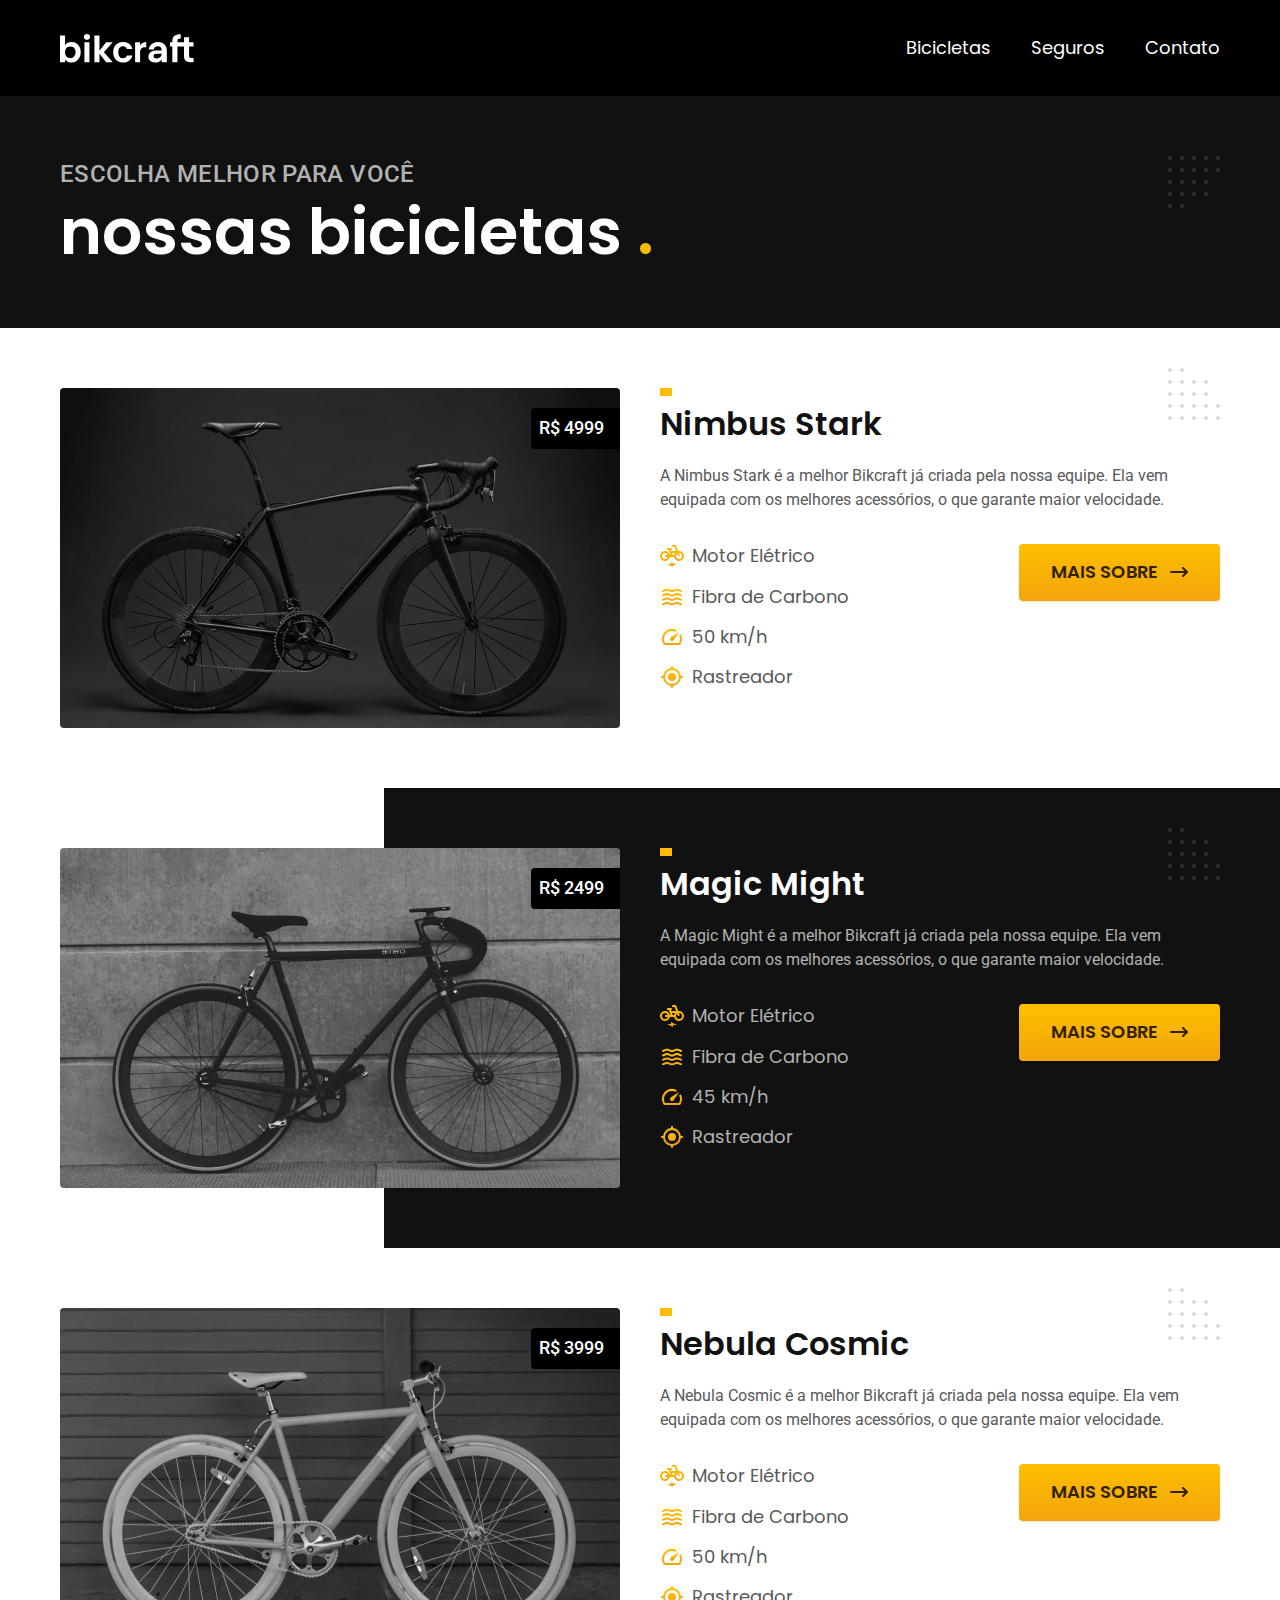
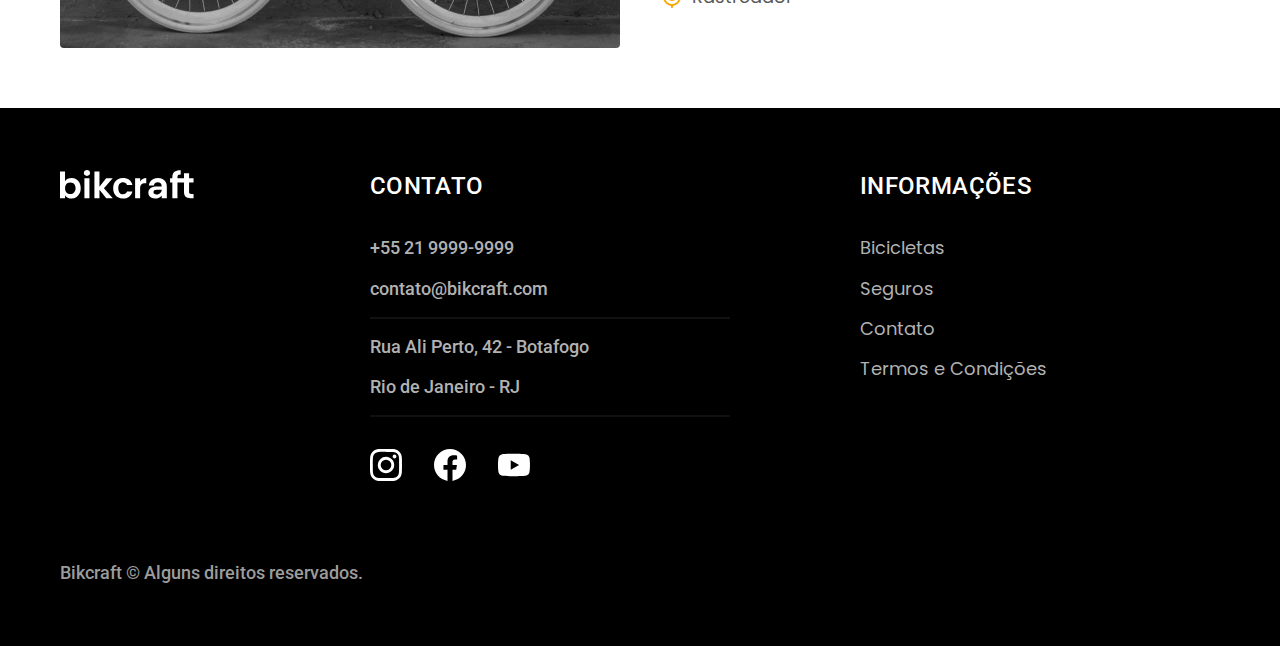
==== bicicletas.html @ 8ae7828a "bikcraft" ====
<!DOCTYPE html>
<html lang="pt-br">
  <head>
    <meta charset="UTF-8" />
    <meta name="viewport" content="width=device-width, initial-scale=1.0" />

    <title>Bicicletas | Bikcraft</title>
    <meta name="description" content="Bicicletas" />

    <link rel="preload" href="./css/style.css" as="style" />
    <link rel="stylesheet" href="./css/style.css" />
    <link rel="preconnect" href="https://fonts.googleapis.com" />
    <link rel="preconnect" href="https://fonts.gstatic.com" crossorigin />
    <link
      href="https://fonts.googleapis.com/css2?family=Merriweather:ital,wght@1,900&family=Poppins:wght@400;600&family=Roboto:wght@400;500&display=swap"
      rel="stylesheet"
    />
  </head>

  <body id="bicicletas">
    <header class="header-bg">
      <div class="header container">
        <a href="./">
          <img
            src="./img/bikcraft.svg"
            width="136"
            height="32"
            alt="Bikcraft"
          />
        </a>

        <nav aria-label="primaria">
          <ul class="header-menu font-1-m cor-0">
            <li><a href="./bicicletas.html">Bicicletas</a></li>
            <li><a href="./seguros.html">Seguros</a></li>
            <li><a href="./contato.html">Contato</a></li>
          </ul>
        </nav>
      </div>
    </header>

    <main>
      <div class="titulo-bg">
        <div class="titulo container">
          <p class="font-2-l-b cor-5">Escolha melhor para você</p>
          <h1 class="font-1-xxl cor-0">
            nossas bicicletas <span class="cor-p1">.</span>
          </h1>
        </div>
      </div>

      <div class="bicicletas container">
        <div class="bicicletas-imagem">
          <img
            src="./img/bicicletas/nimbus.jpg"
            width="1120"
            height="680"
            alt="Bicicleta preta"
          />
          <span class="font-2-m cor-0">R$ 4999 </span>
        </div>
        <div class="bicicletas-conteudo">
          <h2 class="font-1-xl">Nimbus Stark</h2>
          <p class="font-2-s cor-8">
            A Nimbus Stark é a melhor Bikcraft já criada pela nossa equipe. Ela
            vem equipada com os melhores acessórios, o que garante maior
            velocidade.
          </p>
          <ul class="font-1-m cor-8">
            <li>
              <img
                src="./img/icones/eletrica.svg"
                width="24"
                height="24"
                alt=""
              />
              Motor Elétrico
            </li>
            <li>
              <img
                src="./img/icones/carbono.svg"
                width="24"
                height="24"
                alt=""
              />
              Fibra de Carbono
            </li>
            <li>
              <img
                src="./img/icones/velocidade.svg"
                width="24"
                height="24"
                alt=""
              />
              50 km/h
            </li>
            <li>
              <img
                src="./img/icones/rastreador.svg"
                width="24"
                height="24"
                alt=""
              />
              Rastreador
            </li>
          </ul>
          <a class="botao seta" href="./bicicletas/nimbus.html">Mais Sobre</a>
        </div>
      </div>

      <div class="bicicletas-bg">
        <div class="bicicletas container">
          <div class="bicicletas-imagem">
            <img
              src="./img/bicicletas/magic.jpg"
              width="1120"
              height="680"
              alt="Bicicleta preta"
            />
            <span class="font-2-m cor-0">R$ 2499</span>
          </div>
          <div class="bicicletas-conteudo">
            <h2 class="font-1-xl cor-0">Magic Might</h2>
            <p class="font-2-s cor-5">
              A Magic Might é a melhor Bikcraft já criada pela nossa equipe. Ela
              vem equipada com os melhores acessórios, o que garante maior
              velocidade.
            </p>
            <ul class="font-1-m cor-5">
              <li>
                <img
                  src="./img/icones/eletrica.svg"
                  width="24"
                  height="24"
                  alt=""
                />
                Motor Elétrico
              </li>
              <li>
                <img
                  src="./img/icones/carbono.svg"
                  width="24"
                  height="24"
                  alt=""
                />
                Fibra de Carbono
              </li>
              <li>
                <img
                  src="./img/icones/velocidade.svg"
                  width="24"
                  height="24"
                  alt=""
                />
                45 km/h
              </li>
              <li>
                <img
                  src="./img/icones/rastreador.svg"
                  width="24"
                  height="24"
                  alt=""
                />
                Rastreador
              </li>
            </ul>
            <a class="botao seta" href="./bicicletas/magic.html">Mais Sobre</a>
          </div>
        </div>
      </div>

      <div class="bicicletas container">
        <div class="bicicletas-imagem">
          <img
            src="./img/bicicletas/nebula.jpg"
            width="1120"
            height="680"
            alt="Bicicleta preta"
          />
          <span class="font-2-m cor-0">R$ 3999</span>
        </div>
        <div class="bicicletas-conteudo">
          <h2 class="font-1-xl">Nebula Cosmic</h2>
          <p class="font-2-s cor-8">
            A Nebula Cosmic é a melhor Bikcraft já criada pela nossa equipe. Ela
            vem equipada com os melhores acessórios, o que garante maior
            velocidade.
          </p>
          <ul class="font-1-m cor-8">
            <li>
              <img
                src="./img/icones/eletrica.svg"
                width="24"
                height="24"
                alt=""
              />
              Motor Elétrico
            </li>
            <li>
              <img
                src="./img/icones/carbono.svg"
                width="24"
                height="24"
                alt=""
              />
              Fibra de Carbono
            </li>
            <li>
              <img
                src="./img/icones/velocidade.svg"
                width="24"
                height="24"
                alt=""
              />
              50 km/h
            </li>
            <li>
              <img
                src="./img/icones/rastreador.svg"
                width="24"
                height="24"
                alt=""
              />
              Rastreador
            </li>
          </ul>
          <a class="botao seta" href="./bicicletas/nebula.html">Mais Sobre</a>
        </div>
      </div>
    </main>

    <footer class="footer-bg">
      <div class="footer container">
        <img src="./img/bikcraft.svg" width="136" height="32" alt="Bikcraft" />
        <div class="footer-contato">
          <h3 class="font-2-l-b cor-0">Contato</h3>
          <ul class="font-2-m cor-5">
            <li><a href="tel..+552199999999">+55 21 9999-9999</a></li>
            <li>
              <a href="mailto:contato@bikcraft.com">contato@bikcraft.com</a>
            </li>
            <li>Rua Ali Perto, 42 - Botafogo</li>
            <li>Rio de Janeiro - RJ</li>
          </ul>
          <div class="footer-redes">
            <a href="./">
              <img
                src="./img/redes/instagram.svg"
                width="32"
                height="32"
                alt="Instagram"
              />
            </a>
            <a href="./">
              <img
                src="./img/redes/facebook.svg"
                width="32"
                height="32"
                alt="Facebook"
              />
            </a>
            <a href="./">
              <img
                src="./img/redes/youtube.svg"
                width="32"
                height="32"
                alt="Youtube"
              />
            </a>
          </div>
        </div>
        <div class="footer-informacoes">
          <h3 class="font-2-l-b cor-0">Informações</h3>
          <nav>
            <ul class="font-1-m cor-5">
              <li><a href="./bicicletas.html">Bicicletas</a></li>
              <li><a href="./seguros.html">Seguros</a></li>
              <li><a href="./contato.html">Contato</a></li>
              <li><a href="./termos.html">Termos e Condições</a></li>
            </ul>
          </nav>
        </div>
        <p class="footer-copy font-2-m cor-6">
          Bikcraft © Alguns direitos reservados.
        </p>
      </div>
    </footer>
  </body>
</html>
---- css/style.css ----
@import "./global/header.css";
@import "./utilidades/tipografia.css";
@import "./utilidades/cores.css";
@import ".//global/footer.css";
@import "./global/global.css";

/* Utilidades */
@import "./utilidades/componentes.css";
@import "./utilidades/formulario.css";

/* Home */
@import "./home/introducao.css";
@import "./home/tecnologia.css";
@import "./home/parceiros.css";
@import "./home/depoimento.css";

/* Bicicletas */
@import "./bicicletas/bicicletas-lista.css";
@import "./bicicletas/bicicletas.css";

/* Bicicleta */
@import "./bicicleta/bicicleta.css";
@import "./bicicleta/seguro.css";

/* Seguros*/
@import "seguros/seguros.css";
@import "seguros/vantagens.css";
@import "seguros/perguntas.css";

/*Contato*/
@import "contato/contato.css";
@import "contato/lojas.css";

/* Orçamento */
@import "orcamento/orcamento.css";

/* Termos*/
@import "termos/termos.css";
---- css/style.css ----
@import "./global/header.css";
@import "./utilidades/tipografia.css";
@import "./utilidades/cores.css";
@import ".//global/footer.css";
@import "./global/global.css";

/* Utilidades */
@import "./utilidades/componentes.css";
@import "./utilidades/formulario.css";

/* Home */
@import "./home/introducao.css";
@import "./home/tecnologia.css";
@import "./home/parceiros.css";
@import "./home/depoimento.css";

/* Bicicletas */
@import "./bicicletas/bicicletas-lista.css";
@import "./bicicletas/bicicletas.css";

/* Bicicleta */
@import "./bicicleta/bicicleta.css";
@import "./bicicleta/seguro.css";

/* Seguros*/
@import "seguros/seguros.css";
@import "seguros/vantagens.css";
@import "seguros/perguntas.css";

/*Contato*/
@import "contato/contato.css";
@import "contato/lojas.css";

/* Orçamento */
@import "orcamento/orcamento.css";

/* Termos*/
@import "termos/termos.css";
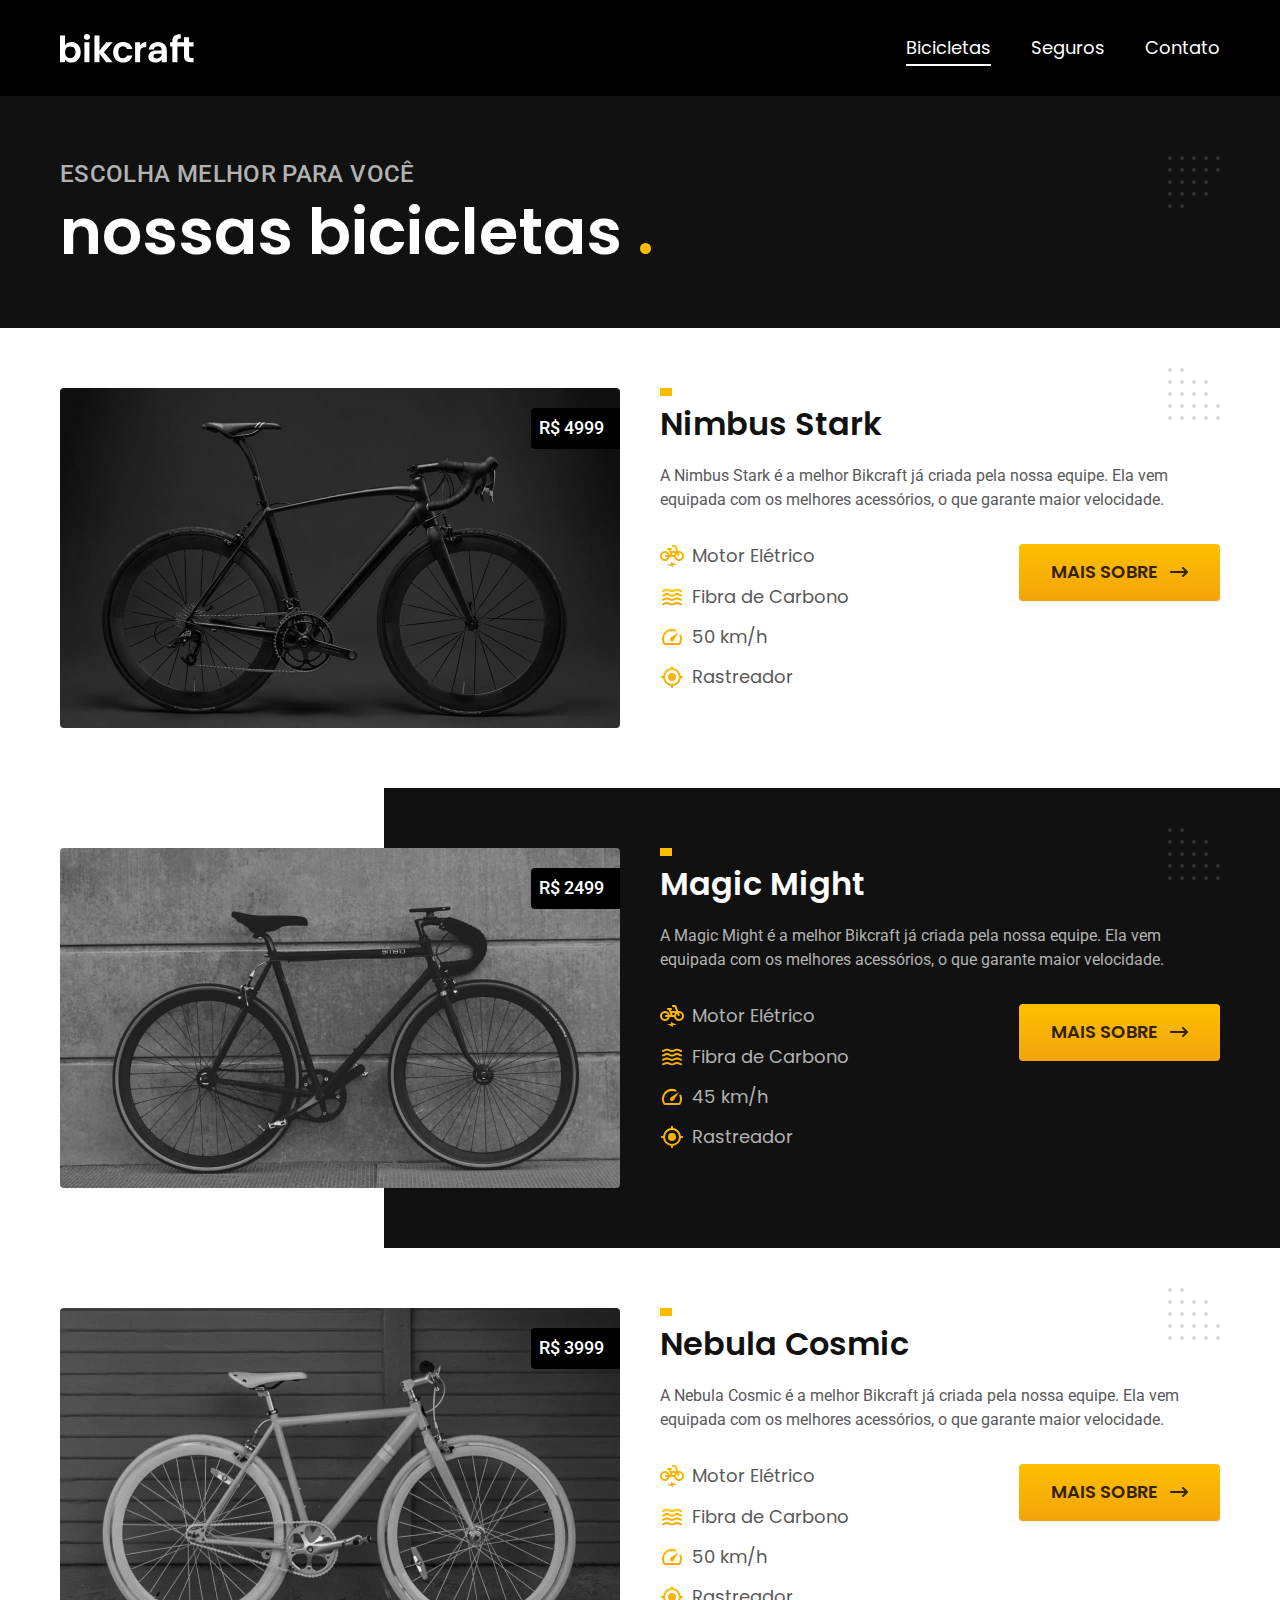
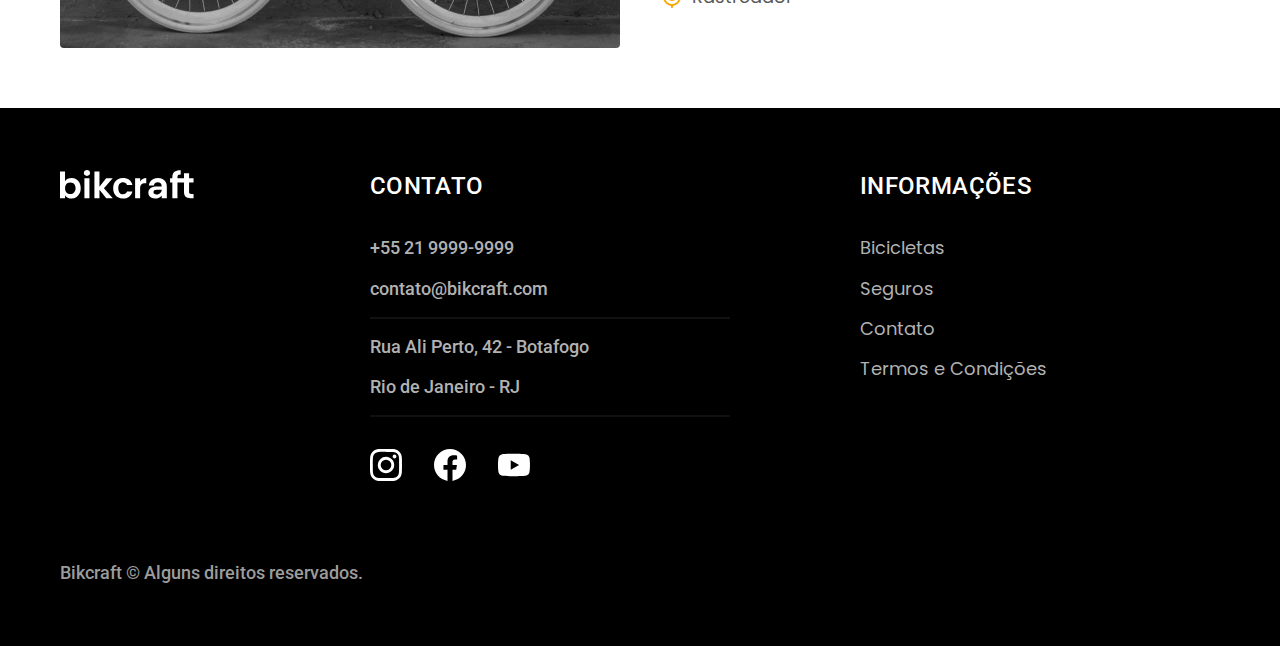
==== commit 884b02bf: "otimizacoes" ====
--- a/bicicletas.html
+++ b/bicicletas.html
@@ -3,18 +3,22 @@
   <head>
     <meta charset="UTF-8" />
     <meta name="viewport" content="width=device-width, initial-scale=1.0" />
+    <link rel="shortcut icon" href="img/sustentavel.png" />
 
     <title>Bicicletas | Bikcraft</title>
     <meta name="description" content="Bicicletas" />
 
-    <link rel="preload" href="./css/style.css" as="style" />
-    <link rel="stylesheet" href="./css/style.css" />
+    <link rel="preload" href="./css/style.min.css" as="style" />
+    <link rel="stylesheet" href="./css/style.min.css" />
     <link rel="preconnect" href="https://fonts.googleapis.com" />
     <link rel="preconnect" href="https://fonts.gstatic.com" crossorigin />
     <link
       href="https://fonts.googleapis.com/css2?family=Merriweather:ital,wght@1,900&family=Poppins:wght@400;600&family=Roboto:wght@400;500&display=swap"
       rel="stylesheet"
     />
+    <script>
+      document.documentElement.classList.add("js");
+    </script>
   </head>
 
   <body id="bicicletas">
@@ -285,5 +289,6 @@
         </p>
       </div>
     </footer>
+    <script src="./js/script.js"></script>
   </body>
 </html>
--- a/css/style.min.css
+++ b/css/style.min.css
@@ -0,0 +1 @@
+.header-bg{background-color:var(--cor-12)}.header{display:flex;flex-wrap:wrap;gap:20px;justify-content:space-between;align-items:center;padding-top:20px;padding-bottom:20px}.header-menu{display:flex;flex-wrap:wrap;gap:40px}.header-menu a{display:inline-block;padding:16px 0;position:relative}.header-menu a:after{content:"";display:block;height:2px;width:0;background:var(--cor-0);margin-top:4px;transition:.3s;position:absolute}.header-menu a.ativo::after,.header-menu a:hover::after{width:100%}@media (max-width:800px){.header-menu{gap:20px}.header-menu a{background:var(--cor-11);padding:12px 16px;border-radius:4px}.header-menu a:hover{background-color:var(--cor-10)}.header a:after{display:none}}@media (max-width:600px){.header-menu{gap:12px}.header-menu a{padding:8px 12px;font-size:14px}}.font-1-xs{font:400 0.75rem/1.35 Poppins,sans-serif}.font-2-xs{font:400 0.875rem/1.43 Roboto,sans-serif}.font-1-s{font:400 1rem/1.5 Poppins,sans-serif}.font-2-s{font:400 1rem/1.5 Roboto,sans-serif}.font-1-m,.font-1-m-b{font:400 1.125rem/1.35 Poppins,sans-serif}.font-1-m-b{font-weight:600}.font-2-m{font:500 1.125rem/1.35 Roboto,sans-serif}.font-1-l{font:400 1.5rem/1.5 Poppins,sans-serif}.font-2-l,.font-2-l-b{font:400 1.5rem/1.5 Roboto,sans-serif}.font-2-l-b{font-weight:500;letter-spacing:.015em;text-transform:uppercase}.font-1-xl{font:600 2rem/1.25 Poppins,sans-serif}.font-2-xl{font:500 2rem/1.25 Roboto,sans-serif}.font-1-xxl{font:600 4rem/1.125 Poppins,sans-serif}@media (max-width:1200px){.font-1-xxl{font-size:3rem}.font-2-l,.font-2-l-b{font-size:1.125rem}}@media (max-width:800px){.font-1-xxl{font-size:2rem}.font-1-xl,.font-2-xl{font-size:1.5rem}}:root{--cor-0:#ffffff;--cor-1:#f7f7f7;--cor-2:#ededed;--cor-3:#dedede;--cor-4:#cccccc;--cor-5:#b2b2b2;--cor-6:#9c9c9c;--cor-7:#717171;--cor-8:#595959;--cor-9:#404040;--cor-10:#2e2e2e;--cor-11:#111111;--cor-12:#000000;--cor-p1:#ffbb00;--cor-p2:#e4a30b;--cor-p3:#a66f00;--cor-p4:#664400;--cor-p5:#332200}.cor-0{color:var(--cor-0)}.cor-1{color:var(--cor-1)}.cor-2{color:var(--cor-2)}.cor-3{color:var(--cor-3)}.cor-4{color:var(--cor-4)}.cor-5{color:var(--cor-5)}.cor-6{color:var(--cor-6)}.cor-7{color:var(--cor-7)}.cor-8{color:var(--cor-8)}.cor-9{color:var(--cor-9)}.cor-10{color:var(--cor-10)}.cor-11{color:var(--cor-11)}.cor-12{color:var(--cor-12)}.cor-p1{color:var(--cor-p1)}.cor-p2{color:var(--cor-p2)}.cor-p3{color:var(--cor-p3)}.cor-p4{color:var(--cor-p4)}.cor-p5{color:var(--cor-p5)}.js .fadeInDown{transform:translate3d(0,-20px,0)}.js .fadeInUp{transform:translate3d(0,20px,0)}.js .fadeInRight{transform:translate3d(20px,0,0)}.js .fadeInLeft{transform:translate3d(-20px,0,0)}.js [data-anime]{opacity:0}.js .anime{opacity:1;transform:none;transition:transform .8s,opacity .8s}.footer-bg{background-color:var(--cor-12)}.footer{display:grid;grid-template-columns:3fr 5fr 4fr;gap:40px;padding-top:60px;padding-bottom:60px}.footer h3{margin-bottom:32px}.footer-contato ul{margin-bottom:32px}.footer-contato li:nth-child(2n):after{content:"";display:block;max-width:360px;height:2px;background:var(--cor-11);margin-top:16px}.footer li{margin-bottom:16px}.footer-redes{display:flex;gap:32px}.footer a:hover{color:var(--cor-0)}.footer-copy{grid-column:1/-1;margin-top:40px}@media (max-width:800px){.footer>img{display:none}.footer{grid-template-columns:1fr 1fr}}@media (max-width:600px){.footer{grid-template-columns:1fr;gap:60px}.footer-copy{margin-top:0}}body{margin:0;font-family:Arial,Helvetica,sans-serif;color:#111}blockquote,dd,h1,h2,h3,h4,p,ul{margin:0}ul{padding:0;list-style:none}a{text-decoration:none;color:inherit}img{max-width:100%;height:auto;display:block}img[src$=".jpg"]{border-radius:4px}.container{box-sizing:border-box;max-width:1200px;padding-left:20px;padding-right:20px;margin-left:auto;margin-right:auto}.botao{display:inline-block;padding:16px 32px;background:linear-gradient(#ffbf00,#f2a50c);border-radius:4px;box-shadow:0 1px 2px rgba(0,0,0,.1);text-transform:uppercase;color:var(--cor-p5);font:600 1.125rem/1.35 Poppins,sans-serif;max-width:max-content;border:none;cursor:pointer}.botao:hover{background:linear-gradient(#ffb60d,#e59317)}.botao.secundario{background:var(--cor-10);color:var(--cor-2)}.botao.secundario:hover{background:var(--cor-9)}.botao.seta{display:flex;align-items:center}.botao.seta::after{content:"";display:inline-block;width:18px;height:10px;margin-left:12px;background:url(../img/icones/seta.svg);transition:transform .2s}.botao.seta:hover::after{transform:translateX(4px)}@media (max-width:600px){.botao{padding:12px 16px;font-size:1rem}}.link{display:inline-block;color:var(--cor-p1);font:500 1.5rem/1.5 Poppins,sans-serif;text-transform:uppercase}.link::after{content:"";display:block;width:100%;height:4px;background-color:currentColor}.link:hover{color:var(--cor-0)}.titulo-bg{padding-top:60px;padding-bottom:60px;background-color:var(--cor-11)}.titulo{background:url("../img/dec/bottom-right.svg") no-repeat top right 20px}.titulo p{margin-bottom:4px}@media (max-width:800px){.titulo-bg{padding-top:40px;padding-bottom:40px}.titulo p{font-size:1rem;text-transform:lowercase;font-weight:400}}.form{display:grid;grid-template-columns:1fr 1fr;gap:20px}.form label{display:block;font:600 1rem/1.5 Poppins,sans-serif;margin-bottom:4px}.form .col-2{grid-column:span 2}.form input[type=email],.form input[type=text],.form textarea{font:400 1rem/1.5 Roboto,sans-serif;background:var(--cor-1);border:1px solid var(--cor-2);padding:12px;border-radius:4px;width:100%;box-sizing:border-box}.form input[type=email]:focus,.form input[type=text]:focus,.form textarea:focus{outline:0;border-color:var(--cor-p1);background:var(--cor-0);box-shadow:0 0 0 2px #fea}@media (max-width:600px){.form{grid-template-columns:1fr}.form .col-2{grid-column:1}}.introducao-bg{background:var(--cor-12) url("../img/dec/bottom-left.svg") no-repeat bottom 160px left 20px;box-shadow:inset 0 -120px var(--cor-0)}.introducao{display:grid;grid-template-columns:1fr 1fr;gap:0 40px}.introducao-conteudo{align-self:end;padding-bottom:200px}.introducao img{width:100%;height:100%;object-fit:cover;border-radius:4px}.introducao h1{margin-bottom:32px}.introducao p{margin-bottom:20px}@media (max-width:800px){.introducao-bg{background:var(--cor-11);padding-top:40px;box-shadow:inset 0 -60px #fff}.introducao{grid-template-columns:1fr;gap:32px}.introducao-conteudo{padding-bottom:0}.introducao h1{margin-bottom:16px}.introducao img{height:300px;width:100%}}.tecnologia-bg{background-color:var(--cor-11);box-shadow:inset 0 80px var(--cor-0),inset 0 -80px var(--cor-0)}.tecnologia{display:grid;grid-template-columns:1fr 1fr;gap:40px}.tecnologia-imagem img{width:100%;height:100%;object-fit:cover;object-position:left}.tecnologia-conteudo{padding-top:160px;padding-bottom:160px}.tecnologia-conteudo>span{display:block;margin-bottom:20px}.tecnologia-conteudo h2{margin-bottom:32px}.tecnologia-conteudo>p{margin-bottom:20px}.tecnologia a{margin-bottom:80px}.tecnologia-vantagens{display:flex;gap:40px}.tecnologia-vantagens h3{margin-bottom:8px;width:max-content}.tecnologia-vantagens img{width:24px;margin-bottom:8px}@media (max-width:800px){.tecnologia-bg{box-shadow:initial}.tecnologia{grid-template-columns:1fr}.tecnologia-conteudo{padding-top:60px;padding-bottom:60px}.tecnologia-imagem{display:none}.tecnologia a{margin-bottom:60px}}@media (max-width:600px){.tecnologia-vantagens{flex-direction:column}}.parceiros{padding-top:60px;padding-bottom:120px}.parceiros h2{margin-bottom:60px}.parceiros ul{padding:0 20px;max-width:1400px;display:grid;grid-template-columns:repeat(4,1fr);margin:0 auto}.parceiros li{display:flex;padding:32px;border-left:2px solid var(--cor-2)}.parceiros img{margin:auto}.parceiros li:first-child,.parceiros li:nth-child(5){border-left:none}.parceiros li:nth-child(n+5){border-top:2px solid var(--cor-2)}@media (max-width:800px){.parceiros{padding-bottom:60px}.parceiros li{padding:20px}.parceiros h2{margin-bottom:20px}.parceiros ul{grid-template-columns:repeat(2,1fr)}.parceiros li:nth-child(n+3){border-top:2px solid var(--cor-2)}.parceiros li:nth-child(odd){border-left:none}}.depoimento{display:grid;grid-template-columns:1fr 1fr;background-color:var(--cor-p1);overflow:hidden}.depoimento img{width:100%;height:100%;object-fit:cover;border-radius:0}.depoimento-conteudo{padding:40px 40px 80px 80px;align-self:end;background:url("../img/dec/bottom-right-p.svg") no-repeat bottom 40px right 40px}.depoimento-conteudo p{max-width:32ch;font-family:Merriweather,serif;font-style:italic;font-weight:900;margin-bottom:32px;position:relative}.depoimento p::after,.depoimento p::before{font-size:5rem;color:var(--cor-p2);position:absolute}.depoimento p::before{content:"“";left:-50px;top:-20px}.depoimento p::after{content:"”"}@media (min-width:1200px){.depoimento img{max-height:520px}}@media (max-width:800px){.depoimento{grid-template-columns:1fr;text-align:center}.depoimento img{max-height:200px}.depoimento-conteudo{padding:40px 20px;justify-self:center}}.bicicletas-lista{padding-top:60px;padding-bottom:120px}.bicicletas-lista h2{margin-bottom:40px}.bicicletas-lista ul{display:flex;gap:40px;padding:0 20px 20px 20px;max-width:1400px;margin-left:auto;margin-right:auto;overflow-x:auto}#bicicleta .bicicletas-lista ul{padding:0 0 20px 0}.bicicletas-lista li{flex:1;min-width:280px}.bicicletas-lista a{display:block}.bicicletas-lista img{margin-bottom:16px}.bicicletas-lista h3{margin-bottom:8px;display:flex;align-items:center}.bicicletas-lista h3::before{content:"";display:inline-block;height:8px;width:12px;margin-right:8px;background-color:var(--cor-p1);transition:width .2s}.bicicletas-lista a:hover h3::before{width:24px}.bicicletas-lista li span{padding-left:20px}@media (max-width:800px){.bicicletas-lista{padding-bottom:60px}.bicicletas-lista ul{gap:20px}}.bicicletas-bg{background:linear-gradient(to right,var(--cor-0) 30%,var(--cor-11) 0)}.bicicletas{display:grid;grid-template-columns:1fr 1fr;gap:40px;padding-top:60px;padding-bottom:60px;background:url("../img/dec/top-right.svg") no-repeat top 40px right 20px}.bicicletas-imagem{display:grid}.bicicletas-imagem img{grid-area:1/1}.bicicletas-imagem span{grid-area:1/1;place-self:start end;margin-top:20px;background:var(--cor-12);display:inline-block;padding:8px 16px 8px 8px;border-radius:4px 0 0 4px}.bicicletas-conteudo{display:grid;grid-template-columns:1fr auto;align-content:start}.bicicletas h2,.bicicletas p{grid-column:1/-1}.bicicletas h2{margin-bottom:20px}.bicicletas h2::before{content:"";display:block;width:12px;height:8px;background-color:var(--cor-p1);margin-bottom:8px}.bicicletas p{margin-bottom:32px}.bicicletas a{place-self:end}.bicicletas li{display:flex;align-items:center}.bicicletas ul{display:grid;gap:16px}.bicicletas-conteudo img{width:24px;margin-right:8px}@media (max-width:800px){.bicicletas-bg{background:var(--cor-11)}.bicicletas{grid-template-columns:1fr;gap:20px;padding-top:40px;padding-bottom:40px}}@media (max-width:600px){.bicicletas-conteudo{grid-template-columns:1fr}.bicicletas ul{font-size:1rem;grid-template-columns:1fr 1fr;margin-bottom:32px}}.bicicletas a{place-self:start}.bicicleta{display:grid;grid-template-columns:1fr 1fr;align-items:start;gap:40px;padding-top:60px;padding-bottom:60px}#bicicleta .titulo p{text-transform:uppercase}.bicicleta-imagens{display:flex;flex-wrap:wrap;gap:20px}.bicicleta-imagens img{flex:1;min-width:200px}.bicicleta-imagens img:first-child{min-width:100%}.bicicleta-conteudo>p{margin-bottom:32px}.bicicleta-comprar{display:grid;grid-template-columns:max-content auto;align-items:center;justify-items:start;gap:8px 12px;margin-bottom:40px}.bicicleta-comprar{grid-row:span 2}.bicicleta-comprar span{display:flex;align-items:center;background-color:var(--cor-12);gap:8px;padding:4px 8px;border-radius:4px}.bicicleta-conteudo h2{text-transform:uppercase;letter-spacing:.015em;margin-bottom:12px}.bicicleta-ficha,.bicicleta-informacoes{padding:32px;background-color:var(--cor-12);border-radius:4px}.bicicleta-informacoes{margin-bottom:40px;display:grid;grid-template-columns:1fr 1fr;gap:32}.bicicleta-informacoes img{width:24px;margin-bottom:8px}.bicicleta-informacoes h3{margin-bottom:8px}.bicicleta-ficha li{padding:4px 0;display:flex;justify-content:space-between;border-bottom:1px solid var(--cor-11)}.bicicleta-ficha li:last-child{border-bottom:none}.bicicleta-ficha span{color:var(--cor-6)}@media (max-width:800px){.bicicleta{grid-template-columns:1fr;padding-top:40px;padding-bottom:40px}.bicicleta-imagens{grid-row:2}}@media (max-width:400px){.bicicleta-informacoes{grid-template-columns:1fr}.bicicleta-comprar{grid-template-columns:1fr}}.seguro-bg{background-color:var(--cor-11);box-shadow:inset 0 120px var(--cor-0),inset 0 -120px var(--cor-12)}.seguro{display:grid;grid-template-columns:1fr 1fr;gap:40px}.seguro-imagem img{width:100%;height:100%;object-fit:cover}.seguro-conteudo{padding-top:180px;padding-bottom:180px}.seguro h2{margin-bottom:32px}.seguro p{margin-bottom:20px}@media (max-width:800px){.seguro-bg{box-shadow:inset 0 -60px var(--cor-12)}.seguro{grid-template-columns:1fr}.seguro-conteudo{grid-row:1;padding-top:40px;padding-bottom:0}}.seguros-bg{background:var(--cor-11)}.seguros{padding-top:60px;padding-bottom:60px;display:grid;grid-template-columns:1fr 1fr;gap:40px;align-items:center}#seguros .seguros{padding-top:0}.seguros h2{grid-column:1/-1}.seguros-item{background-color:var(--cor-12);padding:32px 32px 32px 60px;display:grid;grid-template-columns:1fr auto;border-radius:4px}.seguros-item h3{margin-bottom:40px}.seguros-item span{grid-column:2;display:block;text-align:right}.seguros-item ul{grid-column:1/-1;margin-bottom:32px}.seguros-item li{display:flex;align-items:center;position:relative}.seguros-item li+li{margin-top:20px}.seguros-item li::before{content:"";display:inline-block;width:13px;height:9px;background-image:url("../img/icones/lista.svg");position:absolute;left:-21px}.seguros-item a{grid-column:1/-1}@media (max-width:800px){.seguros{grid-template-columns:1fr}}.vantagens-bg{background-color:var(--cor-12)}.vantagens{padding-top:120px;padding-bottom:120px}.vantagens h2{margin-bottom:60px}.vantagens ul{display:grid;grid-template-columns:repeat(auto-fit,minmax(280px,max-content));gap:40px 80px}.vantagens h3,.vantagens img{margin-bottom:8px}@media (max-width:800px){.vantagens{padding-top:60px;padding-bottom:60px}.vantagens h2{margin-bottom:40px}.vantagens ul{gap:20px}}.perguntas{padding-top:120px;padding-bottom:120px}.perguntas h2{margin-bottom:60px}.perguntas dl>div{padding:20px;border-radius:4px}.perguntas dl>div:nth-child(odd){background-color:var(--cor-1)}.perguntas button{display:grid;grid-template-columns:auto 1fr auto;align-items:center;gap:8px;cursor:pointer;border:none;background:0 0;width:100%;text-align:left}.perguntas button::before{content:"";display:inline-block;width:12px;height:8px;background-color:var(--cor-p1)}.perguntas button::after{content:"";display:inline-block;width:14px;height:6px;background:url("../img/icones/seta-abrir.svg");transition:.3s}.perguntas button:hover::after,.perguntas button[aria-expanded=true]::after{transform:rotate(180deg)}.js .perguntas dd{display:none}.js .perguntas dd.ativa{display:block}.perguntas dd{padding-left:20px;padding-top:16px;max-width:80ch}@media (max-width:800px){.perguntas{padding-top:60px;padding-bottom:60px}.perguntas h2{margin-bottom:40px}}#contato{background:linear-gradient(var(--cor-11) 600px,var(--cor-1) 0)}.contato{display:grid;grid-template-columns:5fr 7fr}.contato-dados,.contato-formulario{padding:60px;box-shadow:0 1px 2px rgba(0,0,0,.1)}.contato-dados{border-radius:5px 0 0 5px;background:var(--cor-12) url("../img/dec/bottom-left.svg") no-repeat bottom 20px left 20px}.contato-formulario{border-radius:0 5px 5px 0;background:var(--cor-0) url("../img/dec/bottom-right.svg") no-repeat bottom 20px right 20px}.contato-dados h2{margin-bottom:60px}.contato-endereco{margin-bottom:32px;padding-left:28px;background:url(../img/icones/local.svg) no-repeat 0 2px}.contato-endereco p{margin-bottom:8px}.contato-meios a{display:block;max-width:max-content;margin-bottom:8px;padding-left:28px}.contato-meios a:hover{color:var(--cor-0)}.contato-meios a:first-child{background:url(../img/icones/email.svg) no-repeat 0 2px}.contato-meios a:nth-child(2){margin-bottom:32px}.contato-meios a:nth-child(3){background:url(../img/icones/telefone.svg) no-repeat 0 2px;margin-bottom:60px}.contato-redes{display:flex;gap:32px;padding-left:28px}@media (max-width:800px){.contato{grid-template-columns:1fr}.contato-dados,.contato-formulario{padding:20px}.contato-dados{border-radius:5px 5px 0 0;background:var(--cor-12)}.contato-formulario{border-radius:0 0 5px 5px}.contato-dados h2,.contato-meios a:nth-child(3){margin-bottom:32px}.contato-redes{margin-bottom:12px}}.lojas{display:grid;grid-template-columns:1fr 1fr;gap:0 40px;padding-top:120px;padding-bottom:120px}.lojas h2{grid-column:1/-1;margin-bottom:60px}.lojas img{border-radius:4px 4px 0 0}.lojas-item{border-radius:4px;background:var(--cor-0);box-shadow:0 1px 2px rgba(0,0,0,.1)}.lojas-conteudo{display:grid;grid-template-columns:1fr 1fr;gap:32px 16px;padding:32px}.lojas-conteudo h3,.lojas-tempo{grid-column:1/-1}.lojas-dados{display:grid;gap:8px;border-left:2px solid var(--cor-2);padding-left:12px}.lojas-tempo{display:flex;align-items:center;gap:8px}@media (max-width:800px){.lojas{gap:20px;padding-top:60px;padding-bottom:60px}.lojas h2{margin-bottom:32px}.lojas-conteudo{grid-template-columns:1fr}}@media (max-width:600px){.lojas{grid-template-columns:1fr}}#orcamento{background:linear-gradient(var(--cor-11) 600px,var(--cor-1) 0)}.orcamento{display:grid;grid-template-columns:5fr 7fr;padding-bottom:120px}.orcamento h2{text-transform:uppercase;position:relative;display:flex;align-items:center}.orcamento h2::before{content:"";display:inline-block;width:4px;height:8px;background-color:var(--cor-p1);position:absolute;left:-12px}.orcamento-dados,.orcamento-produto{padding:60px;box-shadow:0 1px 2px rgba(0,0,0,.1)}.orcamento-produto{border-radius:5px 0 0 5px;background:var(--cor-12) url("../img/dec/bottom-left.svg") no-repeat bottom 20px left 20px;display:grid;grid-template-columns:1fr 1fr;gap:20px;align-content:start}.orcamento-produto>*{grid-column:1/-1}.orcamento-produto>label{grid-column:initial}.orcamento-produto label{font:400 1rem/1.5 Poppins,sans-serif;color:var(--cor-4);background-color:var(--cor-10);padding:12px 16px;border-radius:4px;cursor:pointer;display:grid;grid-template-columns:auto 1fr auto;align-items:center;border:1px solid var(--cor-10)}.orcamento-produto input:checked+label{background:var(--cor-0);color:var(--cor-11)}.orcamento-produto label::before{content:"";display:inline-block;box-sizing:border-box;width:12px;height:12px;border:1px solid var(--cor-6);border-radius:50%;margin-right:8px}.orcamento-produto input:checked+label::before{border-color:var(--cor-7);box-shadow:inset 0 0 0 3px var(--cor-0),inset 0 0 0 6px var(--cor-7)}.orcamento-produto label:hover{background-color:var(--cor-9);border-color:var(--cor-9)}.orcamento-produto input:focus+label{box-shadow:0 0 0 2px var(--cor-p1);border-color:var(--cor-12)}.orcamento-produto label span{display:none}.orcamento-produto input:checked+label span{display:inline-block}.orcamento-produto input{opacity:0;position:absolute;pointer-events:none}.orcamento-dados{border-radius:0 5px 5px 0;background:var(--cor-0) url("../img/dec/bottom-right.svg") no-repeat bottom 20px right 20px}.orcamento-conteudo{display:none}.orcamento-conteudo h2,.orcamento-dados h2:nth-of-type(n+2){margin-top:20px}#bikcraft:checked~#orcamento-bikcraft,#seguro:checked~#orcamento-seguro{display:grid;gap:20px}.orcamento-detalhes{display:none;background:var(--cor-0);padding:20px;grid-template-columns:1fr 1fr;border-radius:4px;align-items:center}.orcamento-detalhes li{display:flex;align-items:center;margin-bottom:8px}.orcamento-detalhes li img{width:16px;margin-right:8px}.orcamento-produto input:checked+label+.orcamento-detalhes{display:grid}@media (max-width:1200px){.orcamento-dados,.orcamento-produto{padding:32px}}@media (max-width:800px){.orcamento{grid-template-columns:1fr}.orcamento-produto{border-radius:5px 5px 0 0;background:var(--cor-12)}.orcamento-dados{border-radius:0 0 5px 5px}}@media (max-width:400px){.orcamento-produto{grid-template-columns:1fr}}.termos{padding-top:80px;padding-bottom:80px}.termos h2{font-weight:600;margin-bottom:20px}.termos p+h2{margin-top:40px}.termos p{max-width:75ch;margin-bottom:24px}--- a/css/style.min.css
+++ b/css/style.min.css
@@ -0,0 +1 @@
+.header-bg{background-color:var(--cor-12)}.header{display:flex;flex-wrap:wrap;gap:20px;justify-content:space-between;align-items:center;padding-top:20px;padding-bottom:20px}.header-menu{display:flex;flex-wrap:wrap;gap:40px}.header-menu a{display:inline-block;padding:16px 0;position:relative}.header-menu a:after{content:"";display:block;height:2px;width:0;background:var(--cor-0);margin-top:4px;transition:.3s;position:absolute}.header-menu a.ativo::after,.header-menu a:hover::after{width:100%}@media (max-width:800px){.header-menu{gap:20px}.header-menu a{background:var(--cor-11);padding:12px 16px;border-radius:4px}.header-menu a:hover{background-color:var(--cor-10)}.header a:after{display:none}}@media (max-width:600px){.header-menu{gap:12px}.header-menu a{padding:8px 12px;font-size:14px}}.font-1-xs{font:400 0.75rem/1.35 Poppins,sans-serif}.font-2-xs{font:400 0.875rem/1.43 Roboto,sans-serif}.font-1-s{font:400 1rem/1.5 Poppins,sans-serif}.font-2-s{font:400 1rem/1.5 Roboto,sans-serif}.font-1-m,.font-1-m-b{font:400 1.125rem/1.35 Poppins,sans-serif}.font-1-m-b{font-weight:600}.font-2-m{font:500 1.125rem/1.35 Roboto,sans-serif}.font-1-l{font:400 1.5rem/1.5 Poppins,sans-serif}.font-2-l,.font-2-l-b{font:400 1.5rem/1.5 Roboto,sans-serif}.font-2-l-b{font-weight:500;letter-spacing:.015em;text-transform:uppercase}.font-1-xl{font:600 2rem/1.25 Poppins,sans-serif}.font-2-xl{font:500 2rem/1.25 Roboto,sans-serif}.font-1-xxl{font:600 4rem/1.125 Poppins,sans-serif}@media (max-width:1200px){.font-1-xxl{font-size:3rem}.font-2-l,.font-2-l-b{font-size:1.125rem}}@media (max-width:800px){.font-1-xxl{font-size:2rem}.font-1-xl,.font-2-xl{font-size:1.5rem}}:root{--cor-0:#ffffff;--cor-1:#f7f7f7;--cor-2:#ededed;--cor-3:#dedede;--cor-4:#cccccc;--cor-5:#b2b2b2;--cor-6:#9c9c9c;--cor-7:#717171;--cor-8:#595959;--cor-9:#404040;--cor-10:#2e2e2e;--cor-11:#111111;--cor-12:#000000;--cor-p1:#ffbb00;--cor-p2:#e4a30b;--cor-p3:#a66f00;--cor-p4:#664400;--cor-p5:#332200}.cor-0{color:var(--cor-0)}.cor-1{color:var(--cor-1)}.cor-2{color:var(--cor-2)}.cor-3{color:var(--cor-3)}.cor-4{color:var(--cor-4)}.cor-5{color:var(--cor-5)}.cor-6{color:var(--cor-6)}.cor-7{color:var(--cor-7)}.cor-8{color:var(--cor-8)}.cor-9{color:var(--cor-9)}.cor-10{color:var(--cor-10)}.cor-11{color:var(--cor-11)}.cor-12{color:var(--cor-12)}.cor-p1{color:var(--cor-p1)}.cor-p2{color:var(--cor-p2)}.cor-p3{color:var(--cor-p3)}.cor-p4{color:var(--cor-p4)}.cor-p5{color:var(--cor-p5)}.js .fadeInDown{transform:translate3d(0,-20px,0)}.js .fadeInUp{transform:translate3d(0,20px,0)}.js .fadeInRight{transform:translate3d(20px,0,0)}.js .fadeInLeft{transform:translate3d(-20px,0,0)}.js [data-anime]{opacity:0}.js .anime{opacity:1;transform:none;transition:transform .8s,opacity .8s}.footer-bg{background-color:var(--cor-12)}.footer{display:grid;grid-template-columns:3fr 5fr 4fr;gap:40px;padding-top:60px;padding-bottom:60px}.footer h3{margin-bottom:32px}.footer-contato ul{margin-bottom:32px}.footer-contato li:nth-child(2n):after{content:"";display:block;max-width:360px;height:2px;background:var(--cor-11);margin-top:16px}.footer li{margin-bottom:16px}.footer-redes{display:flex;gap:32px}.footer a:hover{color:var(--cor-0)}.footer-copy{grid-column:1/-1;margin-top:40px}@media (max-width:800px){.footer>img{display:none}.footer{grid-template-columns:1fr 1fr}}@media (max-width:600px){.footer{grid-template-columns:1fr;gap:60px}.footer-copy{margin-top:0}}body{margin:0;font-family:Arial,Helvetica,sans-serif;color:#111}blockquote,dd,h1,h2,h3,h4,p,ul{margin:0}ul{padding:0;list-style:none}a{text-decoration:none;color:inherit}img{max-width:100%;height:auto;display:block}img[src$=".jpg"]{border-radius:4px}.container{box-sizing:border-box;max-width:1200px;padding-left:20px;padding-right:20px;margin-left:auto;margin-right:auto}.botao{display:inline-block;padding:16px 32px;background:linear-gradient(#ffbf00,#f2a50c);border-radius:4px;box-shadow:0 1px 2px rgba(0,0,0,.1);text-transform:uppercase;color:var(--cor-p5);font:600 1.125rem/1.35 Poppins,sans-serif;max-width:max-content;border:none;cursor:pointer}.botao:hover{background:linear-gradient(#ffb60d,#e59317)}.botao.secundario{background:var(--cor-10);color:var(--cor-2)}.botao.secundario:hover{background:var(--cor-9)}.botao.seta{display:flex;align-items:center}.botao.seta::after{content:"";display:inline-block;width:18px;height:10px;margin-left:12px;background:url(../img/icones/seta.svg);transition:transform .2s}.botao.seta:hover::after{transform:translateX(4px)}@media (max-width:600px){.botao{padding:12px 16px;font-size:1rem}}.link{display:inline-block;color:var(--cor-p1);font:500 1.5rem/1.5 Poppins,sans-serif;text-transform:uppercase}.link::after{content:"";display:block;width:100%;height:4px;background-color:currentColor}.link:hover{color:var(--cor-0)}.titulo-bg{padding-top:60px;padding-bottom:60px;background-color:var(--cor-11)}.titulo{background:url("../img/dec/bottom-right.svg") no-repeat top right 20px}.titulo p{margin-bottom:4px}@media (max-width:800px){.titulo-bg{padding-top:40px;padding-bottom:40px}.titulo p{font-size:1rem;text-transform:lowercase;font-weight:400}}.form{display:grid;grid-template-columns:1fr 1fr;gap:20px}.form label{display:block;font:600 1rem/1.5 Poppins,sans-serif;margin-bottom:4px}.form .col-2{grid-column:span 2}.form input[type=email],.form input[type=text],.form textarea{font:400 1rem/1.5 Roboto,sans-serif;background:var(--cor-1);border:1px solid var(--cor-2);padding:12px;border-radius:4px;width:100%;box-sizing:border-box}.form input[type=email]:focus,.form input[type=text]:focus,.form textarea:focus{outline:0;border-color:var(--cor-p1);background:var(--cor-0);box-shadow:0 0 0 2px #fea}@media (max-width:600px){.form{grid-template-columns:1fr}.form .col-2{grid-column:1}}.introducao-bg{background:var(--cor-12) url("../img/dec/bottom-left.svg") no-repeat bottom 160px left 20px;box-shadow:inset 0 -120px var(--cor-0)}.introducao{display:grid;grid-template-columns:1fr 1fr;gap:0 40px}.introducao-conteudo{align-self:end;padding-bottom:200px}.introducao img{width:100%;height:100%;object-fit:cover;border-radius:4px}.introducao h1{margin-bottom:32px}.introducao p{margin-bottom:20px}@media (max-width:800px){.introducao-bg{background:var(--cor-11);padding-top:40px;box-shadow:inset 0 -60px #fff}.introducao{grid-template-columns:1fr;gap:32px}.introducao-conteudo{padding-bottom:0}.introducao h1{margin-bottom:16px}.introducao img{height:300px;width:100%}}.tecnologia-bg{background-color:var(--cor-11);box-shadow:inset 0 80px var(--cor-0),inset 0 -80px var(--cor-0)}.tecnologia{display:grid;grid-template-columns:1fr 1fr;gap:40px}.tecnologia-imagem img{width:100%;height:100%;object-fit:cover;object-position:left}.tecnologia-conteudo{padding-top:160px;padding-bottom:160px}.tecnologia-conteudo>span{display:block;margin-bottom:20px}.tecnologia-conteudo h2{margin-bottom:32px}.tecnologia-conteudo>p{margin-bottom:20px}.tecnologia a{margin-bottom:80px}.tecnologia-vantagens{display:flex;gap:40px}.tecnologia-vantagens h3{margin-bottom:8px;width:max-content}.tecnologia-vantagens img{width:24px;margin-bottom:8px}@media (max-width:800px){.tecnologia-bg{box-shadow:initial}.tecnologia{grid-template-columns:1fr}.tecnologia-conteudo{padding-top:60px;padding-bottom:60px}.tecnologia-imagem{display:none}.tecnologia a{margin-bottom:60px}}@media (max-width:600px){.tecnologia-vantagens{flex-direction:column}}.parceiros{padding-top:60px;padding-bottom:120px}.parceiros h2{margin-bottom:60px}.parceiros ul{padding:0 20px;max-width:1400px;display:grid;grid-template-columns:repeat(4,1fr);margin:0 auto}.parceiros li{display:flex;padding:32px;border-left:2px solid var(--cor-2)}.parceiros img{margin:auto}.parceiros li:first-child,.parceiros li:nth-child(5){border-left:none}.parceiros li:nth-child(n+5){border-top:2px solid var(--cor-2)}@media (max-width:800px){.parceiros{padding-bottom:60px}.parceiros li{padding:20px}.parceiros h2{margin-bottom:20px}.parceiros ul{grid-template-columns:repeat(2,1fr)}.parceiros li:nth-child(n+3){border-top:2px solid var(--cor-2)}.parceiros li:nth-child(odd){border-left:none}}.depoimento{display:grid;grid-template-columns:1fr 1fr;background-color:var(--cor-p1);overflow:hidden}.depoimento img{width:100%;height:100%;object-fit:cover;border-radius:0}.depoimento-conteudo{padding:40px 40px 80px 80px;align-self:end;background:url("../img/dec/bottom-right-p.svg") no-repeat bottom 40px right 40px}.depoimento-conteudo p{max-width:32ch;font-family:Merriweather,serif;font-style:italic;font-weight:900;margin-bottom:32px;position:relative}.depoimento p::after,.depoimento p::before{font-size:5rem;color:var(--cor-p2);position:absolute}.depoimento p::before{content:"“";left:-50px;top:-20px}.depoimento p::after{content:"”"}@media (min-width:1200px){.depoimento img{max-height:520px}}@media (max-width:800px){.depoimento{grid-template-columns:1fr;text-align:center}.depoimento img{max-height:200px}.depoimento-conteudo{padding:40px 20px;justify-self:center}}.bicicletas-lista{padding-top:60px;padding-bottom:120px}.bicicletas-lista h2{margin-bottom:40px}.bicicletas-lista ul{display:flex;gap:40px;padding:0 20px 20px 20px;max-width:1400px;margin-left:auto;margin-right:auto;overflow-x:auto}#bicicleta .bicicletas-lista ul{padding:0 0 20px 0}.bicicletas-lista li{flex:1;min-width:280px}.bicicletas-lista a{display:block}.bicicletas-lista img{margin-bottom:16px}.bicicletas-lista h3{margin-bottom:8px;display:flex;align-items:center}.bicicletas-lista h3::before{content:"";display:inline-block;height:8px;width:12px;margin-right:8px;background-color:var(--cor-p1);transition:width .2s}.bicicletas-lista a:hover h3::before{width:24px}.bicicletas-lista li span{padding-left:20px}@media (max-width:800px){.bicicletas-lista{padding-bottom:60px}.bicicletas-lista ul{gap:20px}}.bicicletas-bg{background:linear-gradient(to right,var(--cor-0) 30%,var(--cor-11) 0)}.bicicletas{display:grid;grid-template-columns:1fr 1fr;gap:40px;padding-top:60px;padding-bottom:60px;background:url("../img/dec/top-right.svg") no-repeat top 40px right 20px}.bicicletas-imagem{display:grid}.bicicletas-imagem img{grid-area:1/1}.bicicletas-imagem span{grid-area:1/1;place-self:start end;margin-top:20px;background:var(--cor-12);display:inline-block;padding:8px 16px 8px 8px;border-radius:4px 0 0 4px}.bicicletas-conteudo{display:grid;grid-template-columns:1fr auto;align-content:start}.bicicletas h2,.bicicletas p{grid-column:1/-1}.bicicletas h2{margin-bottom:20px}.bicicletas h2::before{content:"";display:block;width:12px;height:8px;background-color:var(--cor-p1);margin-bottom:8px}.bicicletas p{margin-bottom:32px}.bicicletas a{place-self:end}.bicicletas li{display:flex;align-items:center}.bicicletas ul{display:grid;gap:16px}.bicicletas-conteudo img{width:24px;margin-right:8px}@media (max-width:800px){.bicicletas-bg{background:var(--cor-11)}.bicicletas{grid-template-columns:1fr;gap:20px;padding-top:40px;padding-bottom:40px}}@media (max-width:600px){.bicicletas-conteudo{grid-template-columns:1fr}.bicicletas ul{font-size:1rem;grid-template-columns:1fr 1fr;margin-bottom:32px}}.bicicletas a{place-self:start}.bicicleta{display:grid;grid-template-columns:1fr 1fr;align-items:start;gap:40px;padding-top:60px;padding-bottom:60px}#bicicleta .titulo p{text-transform:uppercase}.bicicleta-imagens{display:flex;flex-wrap:wrap;gap:20px}.bicicleta-imagens img{flex:1;min-width:200px}.bicicleta-imagens img:first-child{min-width:100%}.bicicleta-conteudo>p{margin-bottom:32px}.bicicleta-comprar{display:grid;grid-template-columns:max-content auto;align-items:center;justify-items:start;gap:8px 12px;margin-bottom:40px}.bicicleta-comprar{grid-row:span 2}.bicicleta-comprar span{display:flex;align-items:center;background-color:var(--cor-12);gap:8px;padding:4px 8px;border-radius:4px}.bicicleta-conteudo h2{text-transform:uppercase;letter-spacing:.015em;margin-bottom:12px}.bicicleta-ficha,.bicicleta-informacoes{padding:32px;background-color:var(--cor-12);border-radius:4px}.bicicleta-informacoes{margin-bottom:40px;display:grid;grid-template-columns:1fr 1fr;gap:32}.bicicleta-informacoes img{width:24px;margin-bottom:8px}.bicicleta-informacoes h3{margin-bottom:8px}.bicicleta-ficha li{padding:4px 0;display:flex;justify-content:space-between;border-bottom:1px solid var(--cor-11)}.bicicleta-ficha li:last-child{border-bottom:none}.bicicleta-ficha span{color:var(--cor-6)}@media (max-width:800px){.bicicleta{grid-template-columns:1fr;padding-top:40px;padding-bottom:40px}.bicicleta-imagens{grid-row:2}}@media (max-width:400px){.bicicleta-informacoes{grid-template-columns:1fr}.bicicleta-comprar{grid-template-columns:1fr}}.seguro-bg{background-color:var(--cor-11);box-shadow:inset 0 120px var(--cor-0),inset 0 -120px var(--cor-12)}.seguro{display:grid;grid-template-columns:1fr 1fr;gap:40px}.seguro-imagem img{width:100%;height:100%;object-fit:cover}.seguro-conteudo{padding-top:180px;padding-bottom:180px}.seguro h2{margin-bottom:32px}.seguro p{margin-bottom:20px}@media (max-width:800px){.seguro-bg{box-shadow:inset 0 -60px var(--cor-12)}.seguro{grid-template-columns:1fr}.seguro-conteudo{grid-row:1;padding-top:40px;padding-bottom:0}}.seguros-bg{background:var(--cor-11)}.seguros{padding-top:60px;padding-bottom:60px;display:grid;grid-template-columns:1fr 1fr;gap:40px;align-items:center}#seguros .seguros{padding-top:0}.seguros h2{grid-column:1/-1}.seguros-item{background-color:var(--cor-12);padding:32px 32px 32px 60px;display:grid;grid-template-columns:1fr auto;border-radius:4px}.seguros-item h3{margin-bottom:40px}.seguros-item span{grid-column:2;display:block;text-align:right}.seguros-item ul{grid-column:1/-1;margin-bottom:32px}.seguros-item li{display:flex;align-items:center;position:relative}.seguros-item li+li{margin-top:20px}.seguros-item li::before{content:"";display:inline-block;width:13px;height:9px;background-image:url("../img/icones/lista.svg");position:absolute;left:-21px}.seguros-item a{grid-column:1/-1}@media (max-width:800px){.seguros{grid-template-columns:1fr}}.vantagens-bg{background-color:var(--cor-12)}.vantagens{padding-top:120px;padding-bottom:120px}.vantagens h2{margin-bottom:60px}.vantagens ul{display:grid;grid-template-columns:repeat(auto-fit,minmax(280px,max-content));gap:40px 80px}.vantagens h3,.vantagens img{margin-bottom:8px}@media (max-width:800px){.vantagens{padding-top:60px;padding-bottom:60px}.vantagens h2{margin-bottom:40px}.vantagens ul{gap:20px}}.perguntas{padding-top:120px;padding-bottom:120px}.perguntas h2{margin-bottom:60px}.perguntas dl>div{padding:20px;border-radius:4px}.perguntas dl>div:nth-child(odd){background-color:var(--cor-1)}.perguntas button{display:grid;grid-template-columns:auto 1fr auto;align-items:center;gap:8px;cursor:pointer;border:none;background:0 0;width:100%;text-align:left}.perguntas button::before{content:"";display:inline-block;width:12px;height:8px;background-color:var(--cor-p1)}.perguntas button::after{content:"";display:inline-block;width:14px;height:6px;background:url("../img/icones/seta-abrir.svg");transition:.3s}.perguntas button:hover::after,.perguntas button[aria-expanded=true]::after{transform:rotate(180deg)}.js .perguntas dd{display:none}.js .perguntas dd.ativa{display:block}.perguntas dd{padding-left:20px;padding-top:16px;max-width:80ch}@media (max-width:800px){.perguntas{padding-top:60px;padding-bottom:60px}.perguntas h2{margin-bottom:40px}}#contato{background:linear-gradient(var(--cor-11) 600px,var(--cor-1) 0)}.contato{display:grid;grid-template-columns:5fr 7fr}.contato-dados,.contato-formulario{padding:60px;box-shadow:0 1px 2px rgba(0,0,0,.1)}.contato-dados{border-radius:5px 0 0 5px;background:var(--cor-12) url("../img/dec/bottom-left.svg") no-repeat bottom 20px left 20px}.contato-formulario{border-radius:0 5px 5px 0;background:var(--cor-0) url("../img/dec/bottom-right.svg") no-repeat bottom 20px right 20px}.contato-dados h2{margin-bottom:60px}.contato-endereco{margin-bottom:32px;padding-left:28px;background:url(../img/icones/local.svg) no-repeat 0 2px}.contato-endereco p{margin-bottom:8px}.contato-meios a{display:block;max-width:max-content;margin-bottom:8px;padding-left:28px}.contato-meios a:hover{color:var(--cor-0)}.contato-meios a:first-child{background:url(../img/icones/email.svg) no-repeat 0 2px}.contato-meios a:nth-child(2){margin-bottom:32px}.contato-meios a:nth-child(3){background:url(../img/icones/telefone.svg) no-repeat 0 2px;margin-bottom:60px}.contato-redes{display:flex;gap:32px;padding-left:28px}@media (max-width:800px){.contato{grid-template-columns:1fr}.contato-dados,.contato-formulario{padding:20px}.contato-dados{border-radius:5px 5px 0 0;background:var(--cor-12)}.contato-formulario{border-radius:0 0 5px 5px}.contato-dados h2,.contato-meios a:nth-child(3){margin-bottom:32px}.contato-redes{margin-bottom:12px}}.lojas{display:grid;grid-template-columns:1fr 1fr;gap:0 40px;padding-top:120px;padding-bottom:120px}.lojas h2{grid-column:1/-1;margin-bottom:60px}.lojas img{border-radius:4px 4px 0 0}.lojas-item{border-radius:4px;background:var(--cor-0);box-shadow:0 1px 2px rgba(0,0,0,.1)}.lojas-conteudo{display:grid;grid-template-columns:1fr 1fr;gap:32px 16px;padding:32px}.lojas-conteudo h3,.lojas-tempo{grid-column:1/-1}.lojas-dados{display:grid;gap:8px;border-left:2px solid var(--cor-2);padding-left:12px}.lojas-tempo{display:flex;align-items:center;gap:8px}@media (max-width:800px){.lojas{gap:20px;padding-top:60px;padding-bottom:60px}.lojas h2{margin-bottom:32px}.lojas-conteudo{grid-template-columns:1fr}}@media (max-width:600px){.lojas{grid-template-columns:1fr}}#orcamento{background:linear-gradient(var(--cor-11) 600px,var(--cor-1) 0)}.orcamento{display:grid;grid-template-columns:5fr 7fr;padding-bottom:120px}.orcamento h2{text-transform:uppercase;position:relative;display:flex;align-items:center}.orcamento h2::before{content:"";display:inline-block;width:4px;height:8px;background-color:var(--cor-p1);position:absolute;left:-12px}.orcamento-dados,.orcamento-produto{padding:60px;box-shadow:0 1px 2px rgba(0,0,0,.1)}.orcamento-produto{border-radius:5px 0 0 5px;background:var(--cor-12) url("../img/dec/bottom-left.svg") no-repeat bottom 20px left 20px;display:grid;grid-template-columns:1fr 1fr;gap:20px;align-content:start}.orcamento-produto>*{grid-column:1/-1}.orcamento-produto>label{grid-column:initial}.orcamento-produto label{font:400 1rem/1.5 Poppins,sans-serif;color:var(--cor-4);background-color:var(--cor-10);padding:12px 16px;border-radius:4px;cursor:pointer;display:grid;grid-template-columns:auto 1fr auto;align-items:center;border:1px solid var(--cor-10)}.orcamento-produto input:checked+label{background:var(--cor-0);color:var(--cor-11)}.orcamento-produto label::before{content:"";display:inline-block;box-sizing:border-box;width:12px;height:12px;border:1px solid var(--cor-6);border-radius:50%;margin-right:8px}.orcamento-produto input:checked+label::before{border-color:var(--cor-7);box-shadow:inset 0 0 0 3px var(--cor-0),inset 0 0 0 6px var(--cor-7)}.orcamento-produto label:hover{background-color:var(--cor-9);border-color:var(--cor-9)}.orcamento-produto input:focus+label{box-shadow:0 0 0 2px var(--cor-p1);border-color:var(--cor-12)}.orcamento-produto label span{display:none}.orcamento-produto input:checked+label span{display:inline-block}.orcamento-produto input{opacity:0;position:absolute;pointer-events:none}.orcamento-dados{border-radius:0 5px 5px 0;background:var(--cor-0) url("../img/dec/bottom-right.svg") no-repeat bottom 20px right 20px}.orcamento-conteudo{display:none}.orcamento-conteudo h2,.orcamento-dados h2:nth-of-type(n+2){margin-top:20px}#bikcraft:checked~#orcamento-bikcraft,#seguro:checked~#orcamento-seguro{display:grid;gap:20px}.orcamento-detalhes{display:none;background:var(--cor-0);padding:20px;grid-template-columns:1fr 1fr;border-radius:4px;align-items:center}.orcamento-detalhes li{display:flex;align-items:center;margin-bottom:8px}.orcamento-detalhes li img{width:16px;margin-right:8px}.orcamento-produto input:checked+label+.orcamento-detalhes{display:grid}@media (max-width:1200px){.orcamento-dados,.orcamento-produto{padding:32px}}@media (max-width:800px){.orcamento{grid-template-columns:1fr}.orcamento-produto{border-radius:5px 5px 0 0;background:var(--cor-12)}.orcamento-dados{border-radius:0 0 5px 5px}}@media (max-width:400px){.orcamento-produto{grid-template-columns:1fr}}.termos{padding-top:80px;padding-bottom:80px}.termos h2{font-weight:600;margin-bottom:20px}.termos p+h2{margin-top:40px}.termos p{max-width:75ch;margin-bottom:24px}